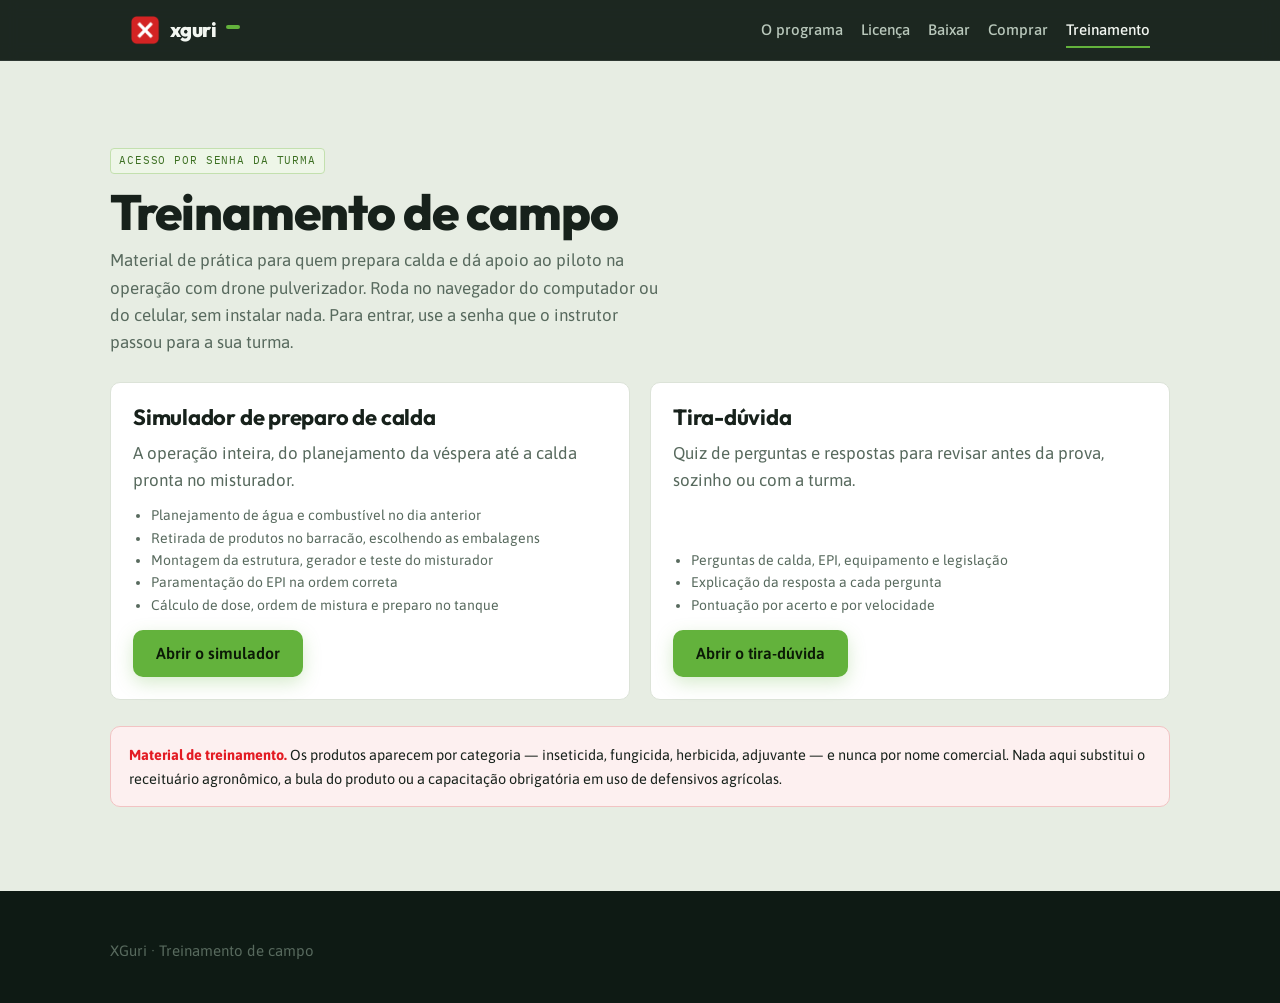
==== treinamento/index.html @ 78f0ea55 "Site do XGuri com a área de treinamento Primeira versão pública: página do programa, download, compr" ====
<!doctype html>
<html lang="pt-BR">
<head>
<meta charset="utf-8">
<meta name="viewport" content="width=device-width, initial-scale=1">
<title>Treinamento · XGuri</title>
<meta name="description" content="Simulador de preparo de calda e quiz de tira-dúvida para equipes de pulverização com drone. Acesso por senha da turma.">
<link rel="icon" href="../assets/xguri-icone.png">
<link rel="preconnect" href="https://fonts.googleapis.com">
<link rel="preconnect" href="https://fonts.gstatic.com" crossorigin>
<link rel="stylesheet" href="https://fonts.googleapis.com/css2?family=Outfit:wght@600;700;800&family=Asap:wght@400;500;600&family=IBM+Plex+Mono:wght@500&display=swap">
<link rel="stylesheet" href="../css/estilo.css">
<style>
.treino-grade{display:grid; grid-template-columns:repeat(auto-fit,minmax(280px,1fr)); gap:20px; margin-top:26px}
.treino-card{background:var(--surface); border:1px solid var(--borda); border-radius:var(--raio); padding:22px; display:flex; flex-direction:column; gap:10px}
.treino-card h3{margin:0; font-size:22px}
.treino-card p{margin:0; color:var(--texto-fraco); flex:1}
.treino-card ul{margin:0; padding-left:18px; color:var(--texto-fraco); font-size:14px}
.treino-card a.botao{align-self:flex-start; margin-top:4px}
.treino-selo{display:inline-block; font-family:"IBM Plex Mono",monospace; font-size:11px; letter-spacing:.08em;
  background:var(--acento-claro); color:var(--acento-texto); border:1px solid var(--acento-borda); border-radius:4px; padding:3px 8px}
.treino-aviso{background:var(--marca-claro); border:1px solid var(--marca-borda); border-radius:var(--raio); padding:16px 18px; margin-top:26px; font-size:14.5px}
.treino-aviso b{color:var(--marca)}
</style>
</head>
<body>

<header class="topo">
  <div class="topo__interno">
    <a class="marca-link" href="../index.html">
      <img src="../assets/xguri-icone.png" alt="" width="30" height="30">
      xguri<i aria-hidden="true"></i>
    </a>
    <nav class="menu" aria-label="Seções do site">
      <a href="../index.html#programa">O programa</a>
      <a href="../index.html#licenca">Licença</a>
      <a href="../download.html">Baixar</a>
      <a href="../comprar.html">Comprar</a>
      <a href="index.html" aria-current="page">Treinamento</a>
    </nav>
  </div>
</header>

<main class="faixa faixa--fundo">
  <div class="envelope">
    <span class="treino-selo">ACESSO POR SENHA DA TURMA</span>
    <h1 style="margin:10px 0 8px">Treinamento de campo</h1>
    <p style="max-width:62ch; color:var(--texto-fraco)">
      Material de prática para quem prepara calda e dá apoio ao piloto na operação com drone pulverizador.
      Roda no navegador do computador ou do celular, sem instalar nada. Para entrar, use a senha que o
      instrutor passou para a sua turma.
    </p>

    <div class="treino-grade">
      <article class="treino-card">
        <h3>Simulador de preparo de calda</h3>
        <p>A operação inteira, do planejamento da véspera até a calda pronta no misturador.</p>
        <ul>
          <li>Planejamento de água e combustível no dia anterior</li>
          <li>Retirada de produtos no barracão, escolhendo as embalagens</li>
          <li>Montagem da estrutura, gerador e teste do misturador</li>
          <li>Paramentação do EPI na ordem correta</li>
          <li>Cálculo de dose, ordem de mistura e preparo no tanque</li>
        </ul>
        <a class="botao botao--acento" href="simulador.html">Abrir o simulador</a>
      </article>

      <article class="treino-card">
        <h3>Tira-dúvida</h3>
        <p>Quiz de perguntas e respostas para revisar antes da prova, sozinho ou com a turma.</p>
        <ul>
          <li>Perguntas de calda, EPI, equipamento e legislação</li>
          <li>Explicação da resposta a cada pergunta</li>
          <li>Pontuação por acerto e por velocidade</li>
        </ul>
        <a class="botao botao--acento" href="quiz.html">Abrir o tira-dúvida</a>
      </article>
    </div>

    <div class="treino-aviso">
      <b>Material de treinamento.</b> Os produtos aparecem por categoria — inseticida, fungicida, herbicida,
      adjuvante — e nunca por nome comercial. Nada aqui substitui o receituário agronômico, a bula do produto
      ou a capacitação obrigatória em uso de defensivos agrícolas.
    </div>
  </div>
</main>

<footer class="rodape">
  <div class="rodape__interno">
    <p class="sub">XGuri · Treinamento de campo</p>
  </div>
</footer>

</body>
</html>
---- css/estilo.css ----
/* ==========================================================================
   XGuri - site de distribuicao do programa e das licencas

   Paleta tirada do proprio programa e da arte de abertura: verde-escuro de
   lavoura ao anoitecer, verde-limao do traco da marca "xguri-" e o vermelho
   #E31B23 da interface, reservado para a marca e para os avisos que o
   cliente nao pode deixar passar.
   ========================================================================== */

:root {
  /* tinta e superficies */
  --ink:            #0E1A14;
  --ink-2:          #17281F;
  --ground:         #F1F4EF;
  --ground-2:       #E7EDE3;
  --surface:        #FFFFFF;
  --borda:          #DCE3D8;
  --borda-forte:    #C4CFBF;

  /* texto */
  --texto:          #17211B;
  --texto-fraco:    #586A5E;
  --texto-inverso:  #F3F7F1;
  --texto-inverso-fraco: #B9C8BB;

  /* marca */
  --marca:          #E31B23;
  --marca-claro:    #FDF0F0;
  --marca-borda:    #F2C3C3;

  /* acento: o traco verde do logotipo */
  --acento:         #63B23C;
  --acento-texto:   #3C6F22;
  --acento-claro:   #EEF6E8;
  --acento-borda:   #C3E0AE;

  /* medidas */
  --max:            1060px;
  --gutter:         20px;
  --raio:           10px;
  --raio-g:         16px;
  --sombra:         0 1px 2px rgba(14, 26, 20, .06), 0 8px 24px rgba(14, 26, 20, .06);

  /* tipos */
  --display: "Outfit", "Segoe UI", system-ui, sans-serif;
  --corpo:   "Asap", "Segoe UI", system-ui, sans-serif;
  --mono:    "IBM Plex Mono", ui-monospace, Consolas, monospace;

  color-scheme: light;
}

@media (prefers-color-scheme: dark) {
  :root:not([data-theme="light"]) {
    --ink:            #08100C;
    --ink-2:          #101B14;
    --ground:         #0C1410;
    --ground-2:       #111C16;
    --surface:        #14201A;
    --borda:          #27362C;
    --borda-forte:    #35483A;

    --texto:          #E8EFE6;
    --texto-fraco:    #A0B2A4;

    --marca:          #FF6A6F;
    --marca-claro:    #24191A;
    --marca-borda:    #4A2B2D;

    --acento:         #7DD44B;
    --acento-texto:   #A8E67E;
    --acento-claro:   #1A2A14;
    --acento-borda:   #2E4A22;

    --sombra:         0 1px 2px rgba(0, 0, 0, .4), 0 8px 24px rgba(0, 0, 0, .3);

    color-scheme: dark;
  }
}

:root[data-theme="dark"] {
  --ink:            #08100C;
  --ink-2:          #101B14;
  --ground:         #0C1410;
  --ground-2:       #111C16;
  --surface:        #14201A;
  --borda:          #27362C;
  --borda-forte:    #35483A;

  --texto:          #E8EFE6;
  --texto-fraco:    #A0B2A4;

  --marca:          #FF6A6F;
  --marca-claro:    #24191A;
  --marca-borda:    #4A2B2D;

  --acento:         #7DD44B;
  --acento-texto:   #A8E67E;
  --acento-claro:   #1A2A14;
  --acento-borda:   #2E4A22;

  --sombra:         0 1px 2px rgba(0, 0, 0, .4), 0 8px 24px rgba(0, 0, 0, .3);

  color-scheme: dark;
}

/* --------------------------------------------------------------- base --- */

*, *::before, *::after { box-sizing: border-box; }

html { -webkit-text-size-adjust: 100%; scroll-behavior: smooth; }

@media (prefers-reduced-motion: reduce) {
  html { scroll-behavior: auto; }
  *, *::before, *::after { animation-duration: .01ms !important; transition-duration: .01ms !important; }
}

body {
  margin: 0;
  background: var(--ground);
  color: var(--texto);
  font-family: var(--corpo);
  font-size: 17px;
  line-height: 1.6;
  -webkit-font-smoothing: antialiased;
}

img { max-width: 100%; display: block; }

a { color: var(--acento-texto); text-decoration: none; }
a:hover { text-decoration: underline; }

:focus-visible {
  outline: 3px solid var(--acento);
  outline-offset: 2px;
  border-radius: 4px;
}

h1, h2, h3, h4 {
  font-family: var(--display);
  font-weight: 700;
  line-height: 1.12;
  letter-spacing: -.02em;
  text-wrap: balance;
  margin: 0;
}

h1 { font-size: clamp(2rem, 6vw, 3.1rem); font-weight: 800; }
h2 { font-size: clamp(1.5rem, 3.6vw, 2.1rem); }
h3 { font-size: 1.16rem; letter-spacing: -.01em; }

p { margin: 0; }

.faixa {
  padding-block: clamp(48px, 8vw, 84px);
  padding-inline: var(--gutter);
}
.faixa--clara  { background: var(--surface); }
.faixa--fundo  { background: var(--ground-2); }
.faixa--escura { background: var(--ink); color: var(--texto-inverso); }

.envelope { max-width: var(--max); margin-inline: auto; }
.envelope--estreito { max-width: 760px; }

.prosa { max-width: 62ch; }
.prosa p + p { margin-top: .9em; }

.olho {
  font-family: var(--corpo);
  font-size: .8rem;
  font-weight: 600;
  letter-spacing: .12em;
  text-transform: uppercase;
  color: var(--acento-texto);
  margin: 0 0 12px;
}
.faixa--escura .olho { color: var(--acento); }

.sub { color: var(--texto-fraco); }
.faixa--escura .sub { color: var(--texto-inverso-fraco); }

.mono { font-family: var(--mono); font-variant-numeric: tabular-nums; }

.pilha { display: flex; flex-direction: column; }
.pilha--12 { gap: 12px; }
.pilha--20 { gap: 20px; }
.pilha--32 { gap: 32px; }

/* ------------------------------------------------------------ cabecalho -- */

.topo {
  position: sticky;
  top: 0;
  z-index: 20;
  background: rgba(14, 26, 20, .94);
  backdrop-filter: blur(8px);
  border-bottom: 1px solid rgba(255, 255, 255, .08);
}

.topo__interno {
  max-width: var(--max);
  margin-inline: auto;
  padding: 12px var(--gutter);
  display: flex;
  align-items: center;
  gap: 10px 16px;
  flex-wrap: wrap;
}

.marca-link {
  display: flex;
  align-items: center;
  gap: 10px;
  color: var(--texto-inverso);
  font-family: var(--display);
  font-weight: 800;
  font-size: 1.28rem;
  letter-spacing: -.03em;
  text-decoration: none;
  margin-right: auto;
}
.marca-link:hover { text-decoration: none; }
.marca-link img { width: 30px; height: 30px; }
.marca-link i {
  display: inline-block;
  width: 14px;
  height: 4px;
  background: var(--acento);
  border-radius: 2px;
  margin-bottom: 7px;
}

.menu { display: flex; align-items: center; gap: 4px 18px; flex-wrap: wrap; }
.menu a {
  color: var(--texto-inverso-fraco);
  font-size: .95rem;
  font-weight: 500;
  text-decoration: none;
  padding: 6px 0;
}
.menu a:hover, .menu a[aria-current="page"] { color: var(--texto-inverso); text-decoration: none; }
.menu a[aria-current="page"] { box-shadow: inset 0 -2px 0 var(--acento); }

/* --------------------------------------------------------------- botoes -- */

.botao {
  display: inline-flex;
  align-items: center;
  justify-content: center;
  gap: 10px;
  padding: 13px 22px;
  border: 1px solid transparent;
  border-radius: var(--raio);
  font-family: var(--corpo);
  font-size: 1rem;
  font-weight: 600;
  line-height: 1.2;
  text-align: center;
  text-decoration: none;
  cursor: pointer;
  transition: transform .12s ease, background-color .12s ease;
}
.botao:hover { text-decoration: none; transform: translateY(-1px); }
.botao:active { transform: none; }
.botao[aria-disabled="true"], .botao:disabled {
  opacity: .45;
  cursor: not-allowed;
  transform: none;
}

.botao--acento {
  background: var(--acento);
  color: #0B1A06;
  box-shadow: 0 6px 18px rgba(99, 178, 60, .26);
}
.botao--acento:hover { background: #57A033; }

.botao--escuro { background: var(--ink-2); color: var(--texto-inverso); }
.botao--escuro:hover { background: #22392C; }

.botao--linha {
  background: transparent;
  color: var(--texto);
  border-color: var(--borda-forte);
}
.botao--linha:hover { background: var(--ground-2); }

.faixa--escura .botao--linha, .hero .botao--linha {
  color: var(--texto-inverso);
  border-color: rgba(255, 255, 255, .3);
}
.faixa--escura .botao--linha:hover, .hero .botao--linha:hover { background: rgba(255, 255, 255, .1); }

.botao--pequeno { padding: 9px 14px; font-size: .9rem; }

.botoes { display: flex; flex-wrap: wrap; gap: 12px; }

/* ----------------------------------------------------------------- hero -- */

.hero {
  position: relative;
  isolation: isolate;
  background: var(--ink);
  color: var(--texto-inverso);
  overflow: hidden;
}

.hero__foto {
  position: absolute;
  inset: 0;
  z-index: -2;
  background-image: url("../assets/xguri-hero.jpg");
  background-size: cover;
  background-position: 50% 30%;
}

/* no celular, uma foto mais leve: internet de lavoura agradece */
@media (max-width: 560px) {
  .hero__foto { background-image: url("../assets/xguri-hero-mobile.jpg"); }
}

.hero__veu {
  position: absolute;
  inset: 0;
  z-index: -1;
  background: linear-gradient(
    180deg,
    rgba(14, 26, 20, .55) 0%,
    rgba(14, 26, 20, .76) 45%,
    rgba(14, 26, 20, .96) 100%
  );
}

.hero__interno {
  max-width: var(--max);
  margin-inline: auto;
  padding: clamp(52px, 10vw, 110px) var(--gutter) clamp(40px, 7vw, 68px);
}

/* sobre a foto, o verde escuro do texto de secao nao le - clareia */
.hero .olho { color: #9FE072; }

.hero h1 { max-width: 21ch; }
.hero h1 em { font-style: normal; color: var(--acento); }

.hero__linha {
  margin-top: 18px;
  max-width: 54ch;
  font-size: clamp(1.02rem, 2.2vw, 1.2rem);
  color: #D6E3D6;
}

.hero .botoes { margin-top: 30px; }

.hero__nota { margin-top: 18px; font-size: .92rem; color: #A9BCAB; }

.selos {
  margin-top: clamp(36px, 6vw, 56px);
  padding-top: 24px;
  border-top: 1px solid rgba(255, 255, 255, .14);
  display: grid;
  grid-template-columns: repeat(auto-fit, minmax(148px, 1fr));
  gap: 22px 28px;
}
.selo__valor {
  font-family: var(--display);
  font-size: 1.45rem;
  font-weight: 700;
  letter-spacing: -.02em;
}
.selo__rotulo { font-size: .88rem; color: #A9BCAB; }

/* --------------------------------------------------------------- listas -- */

.grade { display: grid; gap: 18px; }
.grade--2 { grid-template-columns: repeat(auto-fit, minmax(290px, 1fr)); }
.grade--3 { grid-template-columns: repeat(auto-fit, minmax(268px, 1fr)); }

.cartao {
  background: var(--surface);
  border: 1px solid var(--borda);
  border-radius: var(--raio-g);
  padding: 22px;
}
.faixa--clara .cartao { background: var(--ground); }

/* modulos: lista densa, com o codigo que vai gravado dentro da licenca */
.modulos { display: grid; margin: 0; }
.modulo {
  display: grid;
  grid-template-columns: 26px 1fr;
  gap: 4px 14px;
  padding: 18px 0;
  border-top: 1px solid var(--borda);
}
.modulo:last-child { border-bottom: 1px solid var(--borda); }
.modulo__marca {
  grid-row: span 2;
  width: 26px;
  height: 26px;
  margin-top: 3px;
  border-radius: 50%;
  background: var(--acento-claro);
  border: 1px solid var(--acento-borda);
  color: var(--acento-texto);
  display: grid;
  place-items: center;
  font-size: .78rem;
  font-weight: 700;
}
.modulo__nome { font-family: var(--display); font-weight: 600; font-size: 1.06rem; }
.modulo__nome code {
  font-family: var(--mono);
  font-size: .76rem;
  font-weight: 500;
  color: var(--texto-fraco);
  background: var(--ground-2);
  border: 1px solid var(--borda);
  border-radius: 5px;
  padding: 2px 6px;
  margin-left: 8px;
  white-space: nowrap;
}
.modulo__texto { color: var(--texto-fraco); font-size: .97rem; }

/* passos: e uma sequencia de verdade, por isso numerada */
.passos { counter-reset: passo; display: grid; gap: 24px; margin: 0; padding: 0; list-style: none; }
.passo {
  counter-increment: passo;
  display: grid;
  grid-template-columns: 44px 1fr;
  gap: 6px 16px;
  align-items: start;
}
.passo::before {
  content: counter(passo);
  grid-row: span 2;
  width: 44px;
  height: 44px;
  border-radius: 50%;
  background: var(--ink);
  color: var(--texto-inverso);
  font-family: var(--display);
  font-weight: 700;
  font-size: 1.15rem;
  display: grid;
  place-items: center;
}
.faixa--escura .passo::before { background: var(--acento); color: #0B1A06; }
.passo p { color: var(--texto-fraco); }
.faixa--escura .passo p { color: var(--texto-inverso-fraco); }

/* --------------------------------------------------------------- planos -- */

.planos {
  display: grid;
  gap: 18px;
  grid-template-columns: repeat(auto-fit, minmax(256px, 1fr));
  align-items: stretch;
}

.plano {
  background: var(--surface);
  border: 1px solid var(--borda);
  border-radius: var(--raio-g);
  padding: 24px;
  display: flex;
  flex-direction: column;
  gap: 14px;
}
.plano--destaque { border-color: var(--ink); box-shadow: var(--sombra); }
.plano__faixa {
  align-self: flex-start;
  font-size: .72rem;
  font-weight: 700;
  letter-spacing: .1em;
  text-transform: uppercase;
  padding: 4px 9px;
  border-radius: 999px;
  background: var(--ink);
  color: var(--texto-inverso);
}
.plano__nome { font-family: var(--display); font-size: 1.28rem; font-weight: 700; }
.plano__preco { font-family: var(--display); font-size: 1.85rem; font-weight: 800; letter-spacing: -.03em; }
.plano__preco small {
  display: block;
  font-family: var(--corpo);
  font-size: .88rem;
  font-weight: 500;
  color: var(--texto-fraco);
  letter-spacing: 0;
}
.plano__itens { list-style: none; margin: 0; padding: 0; display: grid; gap: 9px; font-size: .97rem; color: var(--texto-fraco); }
.plano__itens li { display: grid; grid-template-columns: 16px 1fr; gap: 9px; }
.plano__itens li::before { content: "\2022"; color: var(--acento); font-weight: 700; text-align: center; }

/* mesma lista, mas quando a ordem importa de verdade */
.plano__itens--num { counter-reset: item; }
.plano__itens--num li { grid-template-columns: 20px 1fr; }
.plano__itens--num li::before {
  counter-increment: item;
  content: counter(item) ".";
  color: var(--acento-texto);
  font-variant-numeric: tabular-nums;
}
.plano .botao { margin-top: auto; }

/* --------------------------------------------------------------- avisos -- */

.aviso {
  border: 1px solid var(--borda);
  border-left: 4px solid var(--acento);
  background: var(--surface);
  border-radius: var(--raio);
  padding: 16px 18px;
  font-size: .97rem;
}
.faixa--clara .aviso { background: var(--ground); }
.aviso--marca {
  border-color: var(--marca-borda);
  border-left-color: var(--marca);
  background: var(--marca-claro);
}
.aviso strong { font-weight: 600; }

/* o codigo da maquina, do jeito que ele aparece na tela do XGuri */
.codigo-maquina {
  font-family: var(--mono);
  font-size: clamp(.95rem, 3.2vw, 1.3rem);
  font-weight: 500;
  letter-spacing: .05em;
  background: var(--ink);
  color: #C9F0AE;
  border-radius: var(--raio);
  padding: 14px 16px;
  overflow-x: auto;
  white-space: nowrap;
}

/* ------------------------------------------------------------ perguntas -- */

.perguntas { display: grid; }
.pergunta { border-top: 1px solid var(--borda); }
.perguntas .pergunta:last-child { border-bottom: 1px solid var(--borda); }
.pergunta summary {
  cursor: pointer;
  list-style: none;
  padding: 18px 40px 18px 0;
  position: relative;
  font-family: var(--display);
  font-weight: 600;
  font-size: 1.06rem;
}
.pergunta summary::-webkit-details-marker { display: none; }
.pergunta summary::after {
  content: "+";
  position: absolute;
  right: 6px;
  top: 50%;
  translate: 0 -50%;
  font-size: 1.5rem;
  font-weight: 400;
  color: var(--acento-texto);
}
.pergunta[open] summary::after { content: "\2013"; }
.pergunta__corpo { padding-bottom: 20px; color: var(--texto-fraco); max-width: 62ch; }
.pergunta__corpo p + p { margin-top: .8em; }

/* ----------------------------------------------------------- formulario -- */

.form { display: grid; gap: 22px; }
.campo { display: grid; gap: 6px; }
.campo > label { font-weight: 600; font-size: .97rem; }
.campo .dica { font-size: .88rem; color: var(--texto-fraco); }

input[type="text"], input[type="tel"], textarea, select {
  width: 100%;
  font-family: var(--corpo);
  font-size: 1rem;
  color: var(--texto);
  background: var(--surface);
  border: 1px solid var(--borda-forte);
  border-radius: var(--raio);
  padding: 12px 14px;
}
input::placeholder, textarea::placeholder { color: #8C9A90; }
textarea { min-height: 86px; resize: vertical; }

input.mono { font-family: var(--mono); text-transform: uppercase; letter-spacing: .08em; }
input[aria-invalid="true"] { border-color: var(--marca); }

.opcoes { display: grid; gap: 10px; }
.opcao {
  display: grid;
  grid-template-columns: 22px 1fr;
  gap: 12px;
  align-items: start;
  padding: 14px 16px;
  background: var(--surface);
  border: 1px solid var(--borda-forte);
  border-radius: var(--raio);
  cursor: pointer;
}
.opcao:has(input:checked) { border-color: var(--acento); background: var(--acento-claro); }
.opcao input { width: 20px; height: 20px; margin: 2px 0 0; accent-color: var(--acento); }
.opcao__nome { font-weight: 600; }
.opcao__texto { font-size: .9rem; color: var(--texto-fraco); }

.estado { font-size: .92rem; font-weight: 600; min-height: 1.4em; }
.estado--ok { color: var(--acento-texto); }
.estado--erro { color: var(--marca); }

.resumo {
  background: var(--ink);
  color: var(--texto-inverso);
  border-radius: var(--raio-g);
  padding: 22px;
  display: grid;
  gap: 16px;
}
.resumo h3 { color: var(--texto-inverso); }
.resumo pre {
  font-family: var(--mono);
  font-size: .85rem;
  line-height: 1.55;
  white-space: pre-wrap;
  word-break: break-word;
  margin: 0;
  color: #D9E7D9;
  background: rgba(0, 0, 0, .3);
  border-radius: var(--raio);
  padding: 14px;
  max-height: 280px;
  overflow: auto;
}

/* --------------------------------------------------------------- rodape -- */

.rodape {
  background: var(--ink);
  color: var(--texto-inverso-fraco);
  padding: 48px var(--gutter) 40px;
  font-size: .94rem;
}
.rodape__interno {
  max-width: var(--max);
  margin-inline: auto;
  display: grid;
  gap: 28px;
  grid-template-columns: repeat(auto-fit, minmax(218px, 1fr));
}
.rodape h4 {
  font-size: .8rem;
  letter-spacing: .12em;
  text-transform: uppercase;
  color: #8EA391;
  margin-bottom: 12px;
  font-family: var(--corpo);
  font-weight: 600;
}
.rodape ul { list-style: none; margin: 0; padding: 0; display: grid; gap: 8px; }
.rodape a { color: var(--texto-inverso); }
.rodape__fim {
  max-width: var(--max);
  margin: 32px auto 0;
  padding-top: 20px;
  border-top: 1px solid rgba(255, 255, 255, .12);
  font-size: .88rem;
  color: #8EA391;
}

/* ------------------------------------------------------------ utilidades - */

.oculto { display: none !important; }
.so-leitor {
  position: absolute;
  width: 1px;
  height: 1px;
  padding: 0;
  margin: -1px;
  overflow: hidden;
  clip: rect(0 0 0 0);
  white-space: nowrap;
  border: 0;
}
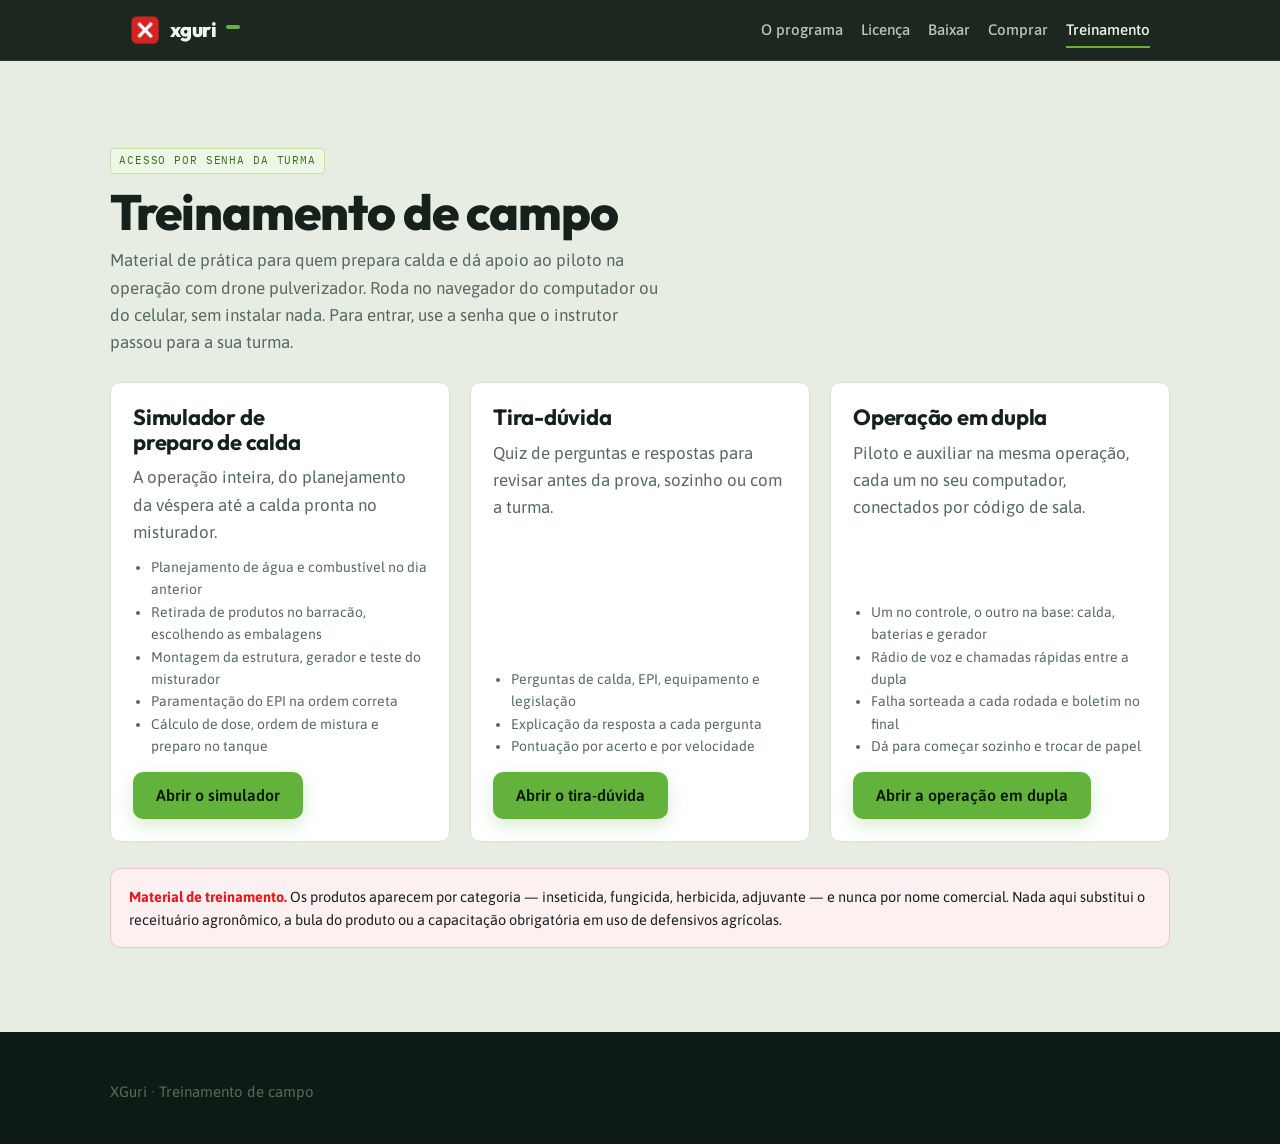
==== commit 297c3fbe: "Treinamento: operação em dupla (piloto e auxiliar por código de sala) Co-Authored-By: Claude Opus 5 " ====
--- a/treinamento/index.html
+++ b/treinamento/index.html
@@ -75,6 +75,18 @@
         </ul>
         <a class="botao botao--acento" href="quiz.html">Abrir o tira-dúvida</a>
       </article>
+
+      <article class="treino-card">
+        <h3>Operação em dupla</h3>
+        <p>Piloto e auxiliar na mesma operação, cada um no seu computador, conectados por código de sala.</p>
+        <ul>
+          <li>Um no controle, o outro na base: calda, baterias e gerador</li>
+          <li>Rádio de voz e chamadas rápidas entre a dupla</li>
+          <li>Falha sorteada a cada rodada e boletim no final</li>
+          <li>Dá para começar sozinho e trocar de papel</li>
+        </ul>
+        <a class="botao botao--acento" href="dupla.html">Abrir a operação em dupla</a>
+      </article>
     </div>
 
     <div class="treino-aviso">
--- a/css/estilo.css
+++ b/css/estilo.css
@@ -504,6 +504,90 @@
 }
 .plano .botao { margin-top: auto; }
 
+/* --------------------------------------------------------------- portao -- */
+/* Caixa de senha do download. Vive dentro da faixa escura da pagina de
+   download, por isso as cores sao proprias e nao as dos tokens claros. */
+
+.portao {
+  background: rgba(255, 255, 255, .07);
+  border: 1px solid rgba(255, 255, 255, .18);
+  border-radius: var(--raio-g);
+  padding: 22px;
+  display: grid;
+  gap: 14px;
+  max-width: 480px;
+}
+
+.portao__topo { display: flex; align-items: flex-start; gap: 14px; }
+.portao__chave { width: 38px; height: 38px; flex: none; margin-top: 2px; }
+.portao__titulo {
+  font-family: var(--display);
+  font-size: 1.22rem;
+  font-weight: 700;
+  color: var(--texto-inverso);
+  margin: 0 0 3px;
+}
+.portao__dica { font-size: .95rem; color: #B9C8BB; }
+
+.portao__linha { display: flex; flex-wrap: wrap; gap: 10px; }
+.portao__linha input {
+  flex: 1 1 170px;
+  min-width: 0;
+  background: rgba(0, 0, 0, .3);
+  border: 1.5px solid rgba(255, 255, 255, .24);
+  color: var(--texto-inverso);
+  font-size: 1.05rem;
+  letter-spacing: .04em;
+}
+.portao__linha input::placeholder { color: #8EA391; letter-spacing: 0; }
+.portao__linha input:focus-visible { outline-color: var(--acento); }
+.portao__linha .botao { flex: 0 1 auto; }
+
+.portao .estado { min-height: 0; }
+.portao .estado--erro { color: #FF9A8F; }
+
+.portao__rodape { font-size: .9rem; color: #A9BCAB; }
+.portao__rodape a { color: #9FE072; }
+
+/* --------------------------------------- o aviso azul do Windows -------- */
+/* A caixa que ensina a passar pelo SmartScreen. O desenho da janela tem
+   cores proprias, fixas: ele representa uma janela do Windows, que e
+   clara nos dois temas. O texto em volta usa os tokens do site. */
+
+.telaazul {
+  display: grid;
+  gap: 22px;
+  grid-template-columns: minmax(260px, 1.1fr) minmax(240px, 1fr);
+  align-items: start;
+  background: var(--surface);
+  border: 1px solid var(--borda);
+  border-left: 4px solid #1F6FD0;
+  border-radius: var(--raio-g);
+  padding: 22px;
+}
+.faixa--clara .telaazul { background: var(--ground); }
+
+.telaazul__passos { display: grid; gap: 12px; }
+.telaazul__passos p { color: var(--texto-fraco); font-size: .97rem; }
+.telaazul__passos strong { color: var(--texto); }
+
+.telaazul__clique {
+  display: inline-block;
+  font-weight: 600;
+  color: var(--texto);
+  background: #E7F0FB;
+  border: 1px solid #A8CBF4;
+  border-radius: 5px;
+  padding: 1px 7px;
+  white-space: nowrap;
+}
+
+.telaazul svg { width: 100%; height: auto; max-width: 340px; }
+
+@media (max-width: 620px) {
+  .telaazul { grid-template-columns: 1fr; }
+}
+
 /* --------------------------------------------------------------- avisos -- */
 
 .aviso {
@@ -521,6 +605,20 @@
   background: var(--marca-claro);
 }
 .aviso strong { font-weight: 600; }
+
+/* O aviso tem fundo claro. Dentro de faixa escura ele herdava a cor de texto
+   clara da faixa e ficava branco sobre branco - invisivel. */
+.faixa--escura .aviso { color: var(--texto); }
+
+/* Botao de download que depende de senha: fica com cara de clicavel mesmo
+   antes da senha, porque tocar nele leva para o campo de senha. O visual
+   apagado de aria-disabled faria a pessoa achar que nao existe. */
+.botao[data-download]:not([data-download=""])[aria-disabled="true"] {
+  opacity: 1;
+  cursor: pointer;
+}
+
+.dica-trancado { font-size: .9rem; }
 
 /* o codigo da maquina, do jeito que ele aparece na tela do XGuri */
 .codigo-maquina {
